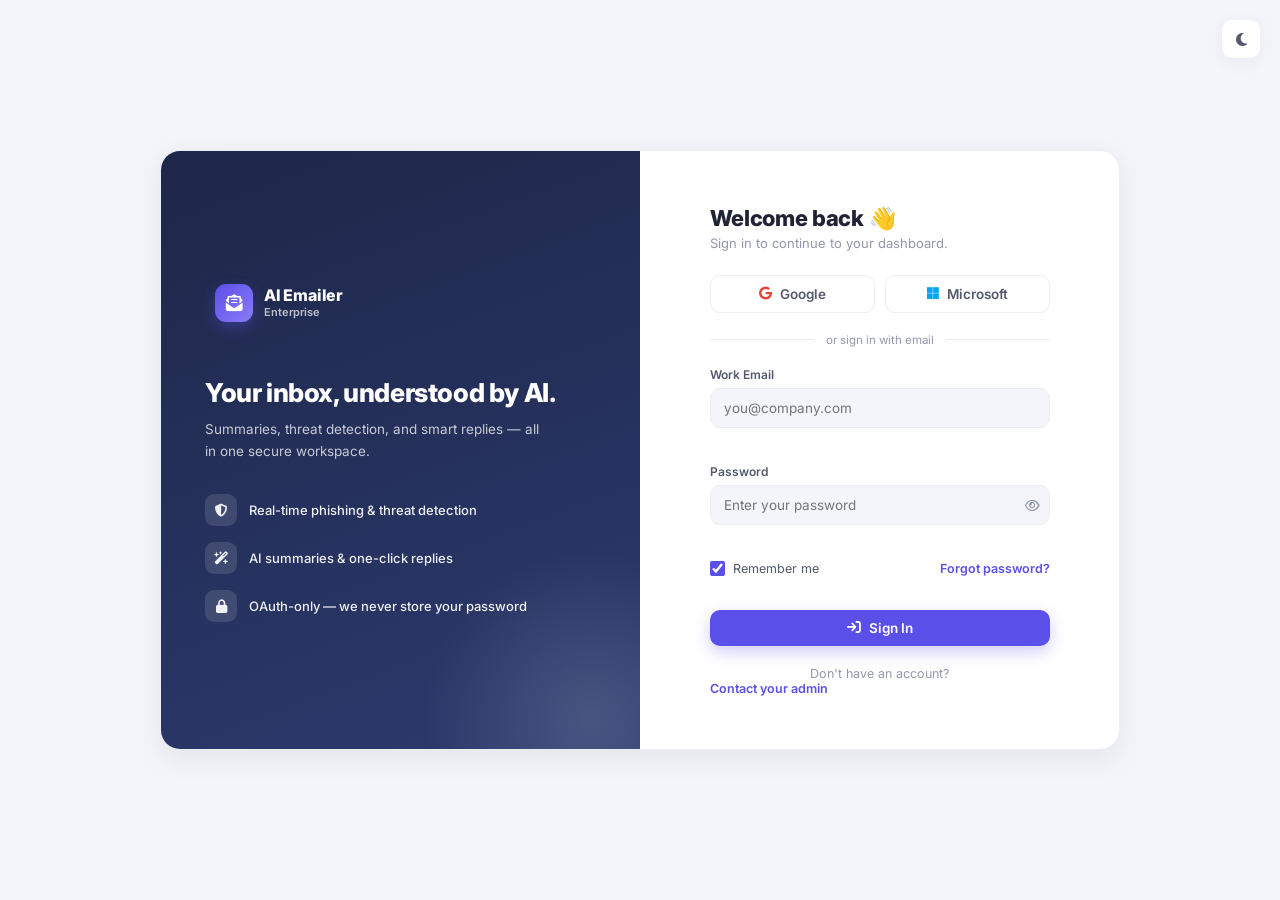
==== app/login.html @ 507046a5 "Login page added" ====
<!DOCTYPE html>
<html lang="en">
<head>
<meta charset="UTF-8">
<meta name="viewport" content="width=device-width, initial-scale=1.0">
<title>Sign In | AI Emailer</title>

<!-- Favicon -->
<link rel="icon" type="image/svg+xml" href="icon/favicon.png">
<link rel="icon" type="image/png" sizes="32x32" href="icon/favicon-32.png">
<link rel="icon" type="image/png" sizes="16x16" href="icon/favicon-16.png">
<link rel="shortcut icon" href="icon/favicon.ico">
<link rel="apple-touch-icon" sizes="180x180" href="icon/apple-touch-icon.png">

<script>
  (function () {
    var saved = localStorage.getItem("ai-emailer-theme");
    var theme = saved || (window.matchMedia && window.matchMedia("(prefers-color-scheme: dark)").matches ? "dark" : "light");
    document.documentElement.setAttribute("data-theme", theme);
  })();
</script>

<link rel="preconnect" href="https://fonts.googleapis.com">
<link href="https://fonts.googleapis.com/css2?family=Inter:wght@400;500;600;700;800&display=swap" rel="stylesheet">
<link rel="stylesheet" href="https://cdnjs.cloudflare.com/ajax/libs/font-awesome/6.5.1/css/all.min.css">
<link rel="stylesheet" href="css/style.css">
<link rel="stylesheet" href="css/auth.css">
</head>
<body class="auth-body">

<button class="icon-btn auth-theme-toggle" id="themeToggle" title="Toggle theme"><i class="fa-solid fa-moon"></i></button>

<div class="auth-wrap">

  <!-- ===================== LEFT BRAND PANEL ===================== -->
  <div class="auth-side">
    <div class="brand">
      <div class="brand-icon"><i class="fa-solid fa-envelope-open-text"></i></div>
      <div class="brand-text">
        <span class="brand-name">AI Emailer</span>
        <span class="brand-tag">Enterprise</span>
      </div>
    </div>

    <h2 class="auth-side-title">Your inbox, understood by AI.</h2>
    <p class="auth-side-sub">Summaries, threat detection, and smart replies — all in one secure workspace.</p>

    <ul class="auth-feature-list">
      <li><i class="fa-solid fa-shield-halved"></i> Real-time phishing &amp; threat detection</li>
      <li><i class="fa-solid fa-wand-magic-sparkles"></i> AI summaries &amp; one-click replies</li>
      <li><i class="fa-solid fa-lock"></i> OAuth-only — we never store your password</li>
    </ul>

    <div class="auth-side-glow"></div>
  </div>

  <!-- ===================== RIGHT FORM PANEL ===================== -->
  <div class="auth-side auth-side-form">
    <div class="auth-card">
      <h1>Welcome back 👋</h1>
      <p class="auth-sub">Sign in to continue to your dashboard.</p>

      <div class="oauth-row">
        <button class="btn btn-outline oauth-btn" type="button"><i class="fa-brands fa-google" style="color:#EA4335"></i> Google</button>
        <button class="btn btn-outline oauth-btn" type="button"><i class="fa-brands fa-microsoft" style="color:#00A4EF"></i> Microsoft</button>
      </div>

      <div class="auth-divider"><span>or sign in with email</span></div>

      <form id="loginForm" novalidate>
        <label class="auth-label">
          Work Email
          <input type="email" id="email" placeholder="you@company.com" autocomplete="email" required>
          <span class="field-error" id="emailError"></span>
        </label>

        <label class="auth-label">
          Password
          <div class="password-field">
            <input type="password" id="password" placeholder="Enter your password" autocomplete="current-password" required>
            <button type="button" class="pw-toggle" id="pwToggle"><i class="fa-regular fa-eye"></i></button>
          </div>
          <span class="field-error" id="passwordError"></span>
        </label>

        <div class="auth-row">
          <label class="checkbox-row">
            <input type="checkbox" id="remember" checked>
            <span>Remember me</span>
          </label>
          <a href="#" class="link-btn">Forgot password?</a>
        </div>

        <button type="submit" class="btn btn-primary full" id="loginBtn">
          <i class="fa-solid fa-arrow-right-to-bracket"></i> Sign In
        </button>
      </form>

      <p class="auth-footer">Don't have an account? <a href="#" class="link-btn">Contact your admin</a></p>
    </div>
  </div>

</div>

<script src="https://code.jquery.com/jquery-3.7.1.min.js"></script>
<script src="js/theme.js"></script>
<script src="js/auth.js"></script>
</body>
</html>
---- app/css/style.css ----
/* ==========================================================================
   AI Emailer — Design Tokens
   ========================================================================== */
:root{
  --bg:#F4F5FA;
  --sidebar-bg:#FFFFFF;
  --card-bg:#FFFFFF;
  --border:#EDEEF4;

  --primary:#5B4FE9;
  --primary-dark:#4338CA;
  --primary-light:#EEEBFD;
  --active-pill:#1E2749;

  --text-dark:#1F2333;
  --text-mid:#54596E;
  --text-muted:#9297AC;

  --success:#1FAE5B;   --success-bg:#E6F8ED;
  --danger:#EF4444;    --danger-bg:#FDEBEB;
  --warning:#F5A524;   --warning-bg:#FEF3DD;
  --info:#3B82F6;      --info-bg:#E9F1FF;
  --purple:#8B5CF6;    --purple-bg:#F2EDFE;

  --radius:14px;
  --radius-sm:10px;
  --shadow:0 4px 20px rgba(31,35,51,0.05);
  --shadow-md:0 8px 28px rgba(31,35,51,0.08);
}

/* ==========================================================================
   Dark theme — toggled via [data-theme="dark"] on <html> (see js/theme.js)
   ========================================================================== */
[data-theme="dark"]{
  --bg:#0F1224;
  --sidebar-bg:#151934;
  --card-bg:#1A1E3A;
  --border:#2B2F52;

  --primary:#7C72F0;
  --primary-dark:#9A91F5;
  --primary-light:rgba(124,114,240,0.18);
  --active-pill:#5B4FE9;

  --text-dark:#F1F2FA;
  --text-mid:#B6BAD6;
  --text-muted:#7D82A8;

  --success:#34D178;   --success-bg:rgba(52,209,120,0.14);
  --danger:#F0605F;    --danger-bg:rgba(240,96,95,0.14);
  --warning:#F7B94F;   --warning-bg:rgba(247,185,79,0.14);
  --info:#5B9BFF;      --info-bg:rgba(91,155,255,0.14);
  --purple:#A78BFA;    --purple-bg:rgba(167,139,250,0.16);

  --shadow:0 4px 20px rgba(0,0,0,0.28);
  --shadow-md:0 8px 30px rgba(0,0,0,0.4);
}

*{box-sizing:border-box;margin:0;padding:0;}
html{transition:background-color .2s ease;}
body{
  font-family:'Inter',-apple-system,BlinkMacSystemFont,sans-serif;
  background:var(--bg);
  color:var(--text-dark);
  -webkit-font-smoothing:antialiased;
  transition:background-color .2s ease, color .2s ease;
}
body, .sidebar, .topbar, .card, .stat-card, .category-card, .attach-card,
.org-card, .smart-search-box, .query-chip, .dropzone, .btn-outline,
.mini-select, .tab, .reply-textarea, .form-grid input, .nav-item{
  transition:background-color .2s ease, color .2s ease, border-color .2s ease;
}
a{text-decoration:none;color:inherit;}
button{font-family:inherit;cursor:pointer;border:none;background:none;}
input,select,textarea{font-family:inherit;}
ul{list-style:none;}

/* ==========================================================================
   Layout
   ========================================================================== */
.app{display:flex;min-height:100vh;}

.sidebar{
  width:250px;flex-shrink:0;background:var(--sidebar-bg);
  border-right:1px solid var(--border);
  display:flex;flex-direction:column;
  padding:22px 16px;
  position:sticky;top:0;height:100vh;
}
.main{flex:1;min-width:0;display:flex;flex-direction:column;}

/* ==========================================================================
   Sidebar
   ========================================================================== */
.brand{display:flex;align-items:center;gap:11px;padding:6px 10px 26px;}
.brand-icon{
  width:38px;height:38px;border-radius:11px;
  background:linear-gradient(135deg,var(--primary),#8B7CF6);
  color:#fff;display:flex;align-items:center;justify-content:center;font-size:17px;
  box-shadow:0 6px 14px rgba(91,79,233,.35);
}
.brand-text{display:flex;flex-direction:column;line-height:1.2;}
.brand-name{font-weight:800;font-size:16px;letter-spacing:-.2px;}
.brand-tag{font-size:11px;color:var(--text-muted);font-weight:600;}

.nav{display:flex;flex-direction:column;gap:3px;flex:1;overflow-y:auto;}
.nav-item{
  display:flex;align-items:center;gap:12px;
  padding:10px 12px;border-radius:10px;
  font-size:13.5px;font-weight:500;color:var(--text-mid);
  transition:.15s ease;
}
.nav-item i{width:18px;text-align:center;font-size:14px;color:var(--text-muted);}
.nav-item:hover{background:#F5F4FF;color:var(--primary-dark);}
.nav-item:hover i{color:var(--primary);}
.nav-item.active{background:var(--active-pill);color:#fff;box-shadow:0 6px 16px rgba(30,39,73,.25);}
.nav-item.active i{color:#B9C0FF;}

.sidebar-footer{padding-top:12px;border-top:1px solid var(--border);margin-top:8px;}
.nav-item.logout{color:var(--danger);}
.nav-item.logout i{color:var(--danger);}

/* ==========================================================================
   Topbar
   ========================================================================== */
.topbar{
  height:70px;flex-shrink:0;background:var(--card-bg);border-bottom:1px solid var(--border);
  display:flex;align-items:center;justify-content:space-between;
  padding:0 28px;position:sticky;top:0;z-index:10;
}
.search-box{
  display:flex;align-items:center;gap:10px;background:var(--bg);
  border-radius:10px;padding:9px 14px;width:360px;max-width:40vw;
}
.search-box i{color:var(--text-muted);font-size:13px;}
.search-box input{border:none;background:none;outline:none;width:100%;font-size:13.5px;color:var(--text-dark);}

.topbar-right{display:flex;align-items:center;gap:14px;}
.icon-btn{
  position:relative;width:38px;height:38px;border-radius:10px;
  display:flex;align-items:center;justify-content:center;
  color:var(--text-mid);font-size:15px;background:var(--bg);
}
.icon-btn:hover{background:var(--primary-light);color:var(--primary-dark);}
.icon-btn .dot{position:absolute;top:8px;right:9px;width:7px;height:7px;border-radius:50%;background:var(--danger);border:1.5px solid #fff;}

.divider-v{width:1px;height:28px;background:var(--border);}

.user-chip{display:flex;align-items:center;gap:10px;cursor:pointer;padding:4px;border-radius:10px;}
.user-chip:hover{background:var(--bg);}
.avatar{
  width:36px;height:36px;border-radius:50%;
  background:linear-gradient(135deg,var(--primary),#8B7CF6);color:#fff;
  display:flex;align-items:center;justify-content:center;font-weight:700;font-size:13px;
}
.user-meta{display:flex;flex-direction:column;line-height:1.25;}
.user-name{font-size:13px;font-weight:700;}
.user-role{font-size:11px;color:var(--text-muted);}
.user-chip>i{font-size:10px;color:var(--text-muted);}

/* ==========================================================================
   Content / Pages
   ========================================================================== */
.content{padding:26px 28px 60px;max-width:1400px;width:100%;margin:0 auto;}
.page{display:none;animation:fadeIn .25s ease;}
.page.active{display:block;}
@keyframes fadeIn{from{opacity:0;transform:translateY(6px);}to{opacity:1;transform:translateY(0);}}

.page-head{display:flex;align-items:flex-start;justify-content:space-between;margin-bottom:22px;gap:16px;flex-wrap:wrap;}
.page-head h1{font-size:22px;font-weight:800;letter-spacing:-.3px;}
.page-head p{font-size:13.5px;color:var(--text-muted);margin-top:3px;}

/* ==========================================================================
   Buttons
   ========================================================================== */
.btn{display:inline-flex;align-items:center;gap:8px;padding:10px 18px;border-radius:10px;font-size:13.5px;font-weight:600;transition:.15s;white-space:nowrap;}
.btn-primary{background:var(--primary);color:#fff;box-shadow:0 6px 16px rgba(91,79,233,.28);}
.btn-primary:hover{background:var(--primary-dark);}
.btn-outline{background:var(--card-bg);color:var(--text-mid);border:1px solid var(--border);}
.btn-outline:hover{border-color:var(--primary);color:var(--primary-dark);}
.btn.small{padding:7px 12px;font-size:12px;}
.btn.full{width:100%;justify-content:center;margin-top:14px;}

/* ==========================================================================
   Cards
   ========================================================================== */
.card{background:var(--card-bg);border:1px solid var(--border);border-radius:var(--radius);box-shadow:var(--shadow);padding:20px;}
.card-head{display:flex;align-items:center;justify-content:space-between;margin-bottom:16px;gap:10px;}
.card-head h3{font-size:15px;font-weight:700;}
.link-btn{font-size:12.5px;font-weight:600;color:var(--primary);display:flex;align-items:center;gap:6px;}
.mini-select{border:1px solid var(--border);border-radius:8px;padding:6px 10px;font-size:12px;color:var(--text-mid);background:var(--card-bg);}

/* ==========================================================================
   Stat cards
   ========================================================================== */
.stat-grid{display:grid;grid-template-columns:repeat(4,1fr);gap:18px;margin-bottom:20px;}
.stat-grid-3{grid-template-columns:repeat(3,1fr);}
.stat-grid-6{grid-template-columns:repeat(6,1fr);}
.stat-card{background:var(--card-bg);border:1px solid var(--border);border-radius:var(--radius);box-shadow:var(--shadow);padding:18px;display:flex;align-items:center;gap:14px;}
.stat-icon{width:46px;height:46px;border-radius:12px;display:flex;align-items:center;justify-content:center;font-size:18px;flex-shrink:0;}
.stat-icon.blue{background:var(--info-bg);color:var(--info);}
.stat-icon.red{background:var(--danger-bg);color:var(--danger);}
.stat-icon.purple{background:var(--purple-bg);color:var(--purple);}
.stat-icon.green{background:var(--success-bg);color:var(--success);}
.stat-icon.amber{background:var(--warning-bg);color:var(--warning);}
.stat-info{display:flex;flex-direction:column;gap:2px;min-width:0;}
.stat-label{font-size:12px;color:var(--text-muted);font-weight:600;}
.stat-value{font-size:20px;font-weight:800;letter-spacing:-.3px;}
.stat-trend{font-size:11px;font-weight:700;display:flex;align-items:center;gap:4px;}
.stat-trend.up{color:var(--success);}
.stat-trend.down{color:var(--danger);}

/* ==========================================================================
   Charts
   ========================================================================== */
.chart-grid{display:grid;grid-template-columns:1.6fr 1fr;gap:18px;margin-bottom:20px;}
.chart-card canvas{max-height:260px;}
.legend-list{margin-top:14px;display:flex;flex-direction:column;gap:9px;}
.legend-list li{display:flex;align-items:center;justify-content:space-between;font-size:12.5px;color:var(--text-mid);}
.legend-list .dot{width:9px;height:9px;border-radius:50%;display:inline-block;margin-right:8px;}
.legend-list .lg-left{display:flex;align-items:center;}
.legend-list strong{color:var(--text-dark);}

/* ==========================================================================
   Tables
   ========================================================================== */
.table-card{overflow-x:auto;}
.data-table{width:100%;border-collapse:collapse;min-width:600px;}
.data-table th{text-align:left;font-size:11.5px;text-transform:uppercase;letter-spacing:.4px;color:var(--text-muted);padding:10px 12px;border-bottom:1px solid var(--border);}
.data-table td{padding:12px;font-size:13px;border-bottom:1px solid var(--border);color:var(--text-mid);vertical-align:middle;}
.data-table tr:last-child td{border-bottom:none;}
.sender-cell{display:flex;align-items:center;gap:10px;}
.sender-cell .mini-avatar{width:30px;height:30px;border-radius:50%;background:var(--primary-light);color:var(--primary-dark);display:flex;align-items:center;justify-content:center;font-size:11px;font-weight:700;flex-shrink:0;}
.sender-cell strong{color:var(--text-dark);font-size:13px;display:block;}
.sender-cell span{font-size:11.5px;color:var(--text-muted);}

.badge{display:inline-flex;align-items:center;gap:5px;padding:4px 10px;border-radius:20px;font-size:11px;font-weight:700;}
.badge-green{background:var(--success-bg);color:var(--success);}
.badge-red{background:var(--danger-bg);color:var(--danger);}
.badge-amber{background:var(--warning-bg);color:var(--warning);}
.badge-blue{background:var(--info-bg);color:var(--info);}
.badge-purple{background:var(--purple-bg);color:var(--purple);}
.badge-gray{background:#F1F2F7;color:var(--text-mid);}

/* ==========================================================================
   Inbox page
   ========================================================================== */
.inbox-layout{display:grid;grid-template-columns:1fr 1.1fr;gap:18px;align-items:flex-start;}
.tab-group{display:flex;gap:6px;background:var(--bg);padding:4px;border-radius:10px;}
.tab{padding:7px 14px;font-size:12.5px;font-weight:600;color:var(--text-mid);border-radius:8px;}
.tab.active{background:var(--card-bg);color:var(--primary-dark);box-shadow:var(--shadow);}
.inbox-item{display:flex;gap:12px;padding:13px 8px;border-bottom:1px solid var(--border);border-radius:10px;cursor:pointer;}
.inbox-item:hover{background:var(--bg);}
.inbox-item.selected{background:var(--primary-light);}
.inbox-item:last-child{border-bottom:none;}
.inbox-item .mini-avatar{width:36px;height:36px;border-radius:50%;background:var(--primary-light);color:var(--primary-dark);display:flex;align-items:center;justify-content:center;font-size:12px;font-weight:700;flex-shrink:0;}
.inbox-item-body{flex:1;min-width:0;}
.inbox-item-top{display:flex;justify-content:space-between;gap:8px;}
.inbox-item-top strong{font-size:13px;}
.inbox-item-top span{font-size:11px;color:var(--text-muted);flex-shrink:0;}
.inbox-item-subj{font-size:12.5px;font-weight:600;margin:2px 0;color:var(--text-dark);}
.inbox-item-preview{font-size:12px;color:var(--text-muted);white-space:nowrap;overflow:hidden;text-overflow:ellipsis;}
.inbox-item-tags{display:flex;gap:6px;margin-top:6px;}

.inbox-detail{min-height:400px;}
.empty-hint{display:flex;align-items:center;justify-content:center;gap:10px;height:360px;color:var(--text-muted);font-size:13px;}
.detail-subject{font-size:17px;font-weight:800;margin-bottom:4px;}
.detail-from{font-size:12.5px;color:var(--text-muted);margin-bottom:16px;}
.ai-summary-box{background:var(--primary-light);border-radius:12px;padding:16px;margin-bottom:16px;}
.ai-summary-box h4{font-size:12px;color:var(--primary-dark);text-transform:uppercase;letter-spacing:.4px;margin-bottom:8px;}
.ai-summary-box p{font-size:13px;color:var(--text-mid);line-height:1.6;}
.detail-meta-grid{display:grid;grid-template-columns:1fr 1fr;gap:12px;margin-bottom:16px;}
.detail-meta-item{background:var(--bg);border-radius:10px;padding:12px;}
.detail-meta-item span{font-size:11px;color:var(--text-muted);font-weight:600;text-transform:uppercase;}
.detail-meta-item strong{display:block;margin-top:4px;font-size:13.5px;}
.action-list{display:flex;flex-direction:column;gap:8px;}
.action-list li{display:flex;align-items:center;gap:8px;font-size:13px;color:var(--text-mid);}
.action-list i{color:var(--success);}

/* ==========================================================================
   Classification
   ========================================================================== */
.category-grid{display:grid;grid-template-columns:repeat(auto-fill,minmax(180px,1fr));gap:14px;margin-bottom:20px;}
.category-card{background:var(--card-bg);border:1px solid var(--border);border-radius:var(--radius-sm);box-shadow:var(--shadow);padding:16px;display:flex;flex-direction:column;gap:10px;}
.category-card .cat-icon{width:38px;height:38px;border-radius:10px;display:flex;align-items:center;justify-content:center;font-size:15px;}
.category-card strong{font-size:13.5px;}
.category-card span{font-size:11.5px;color:var(--text-muted);}

/* ==========================================================================
   AI Reply Generator
   ========================================================================== */
.reply-layout{display:grid;grid-template-columns:1fr 1fr;gap:18px;align-items:flex-start;}
.reply-original{background:var(--bg);border-radius:12px;padding:14px;margin-bottom:14px;}
.ro-subject{font-weight:700;font-size:13.5px;margin-bottom:4px;}
.ro-from{font-size:11.5px;color:var(--text-muted);margin-bottom:10px;}
.ro-body{font-size:13px;color:var(--text-mid);line-height:1.6;}
.tone-group{display:flex;flex-wrap:wrap;align-items:center;gap:8px;margin-bottom:6px;}
.tone-group>span{font-size:12.5px;color:var(--text-muted);margin-right:2px;}
.tone-chip{padding:6px 13px;border-radius:20px;font-size:12px;font-weight:600;background:var(--bg);color:var(--text-mid);border:1px solid transparent;}
.tone-chip.active{background:var(--primary-light);color:var(--primary-dark);border-color:var(--primary);}
.reply-textarea{width:100%;border:1px solid var(--border);border-radius:10px;padding:14px;font-size:13px;line-height:1.7;color:var(--text-dark);resize:vertical;background:var(--bg);}
.reply-actions{display:flex;gap:10px;margin-top:14px;}

/* ==========================================================================
   Attachments
   ========================================================================== */
.dropzone{border:2px dashed var(--border);border-radius:var(--radius);padding:36px;text-align:center;color:var(--text-muted);margin-bottom:22px;background:var(--card-bg);}
.dropzone i{font-size:26px;color:var(--primary);margin-bottom:10px;}
.dropzone p{font-size:13.5px;color:var(--text-mid);}
.dropzone p span{color:var(--primary);font-weight:700;text-decoration:underline;cursor:pointer;}
.dz-sub{display:block;font-size:11.5px;margin-top:6px;color:var(--text-muted);}
.attach-grid{display:grid;grid-template-columns:repeat(auto-fill,minmax(260px,1fr));gap:16px;}
.attach-card{background:var(--card-bg);border:1px solid var(--border);border-radius:var(--radius);box-shadow:var(--shadow);padding:16px;}
.attach-top{display:flex;align-items:center;gap:12px;margin-bottom:10px;}
.attach-icon{width:42px;height:42px;border-radius:10px;display:flex;align-items:center;justify-content:center;font-size:17px;flex-shrink:0;}
.attach-top strong{font-size:13px;display:block;}
.attach-top span{font-size:11px;color:var(--text-muted);}
.attach-summary{font-size:12.5px;color:var(--text-mid);line-height:1.6;background:var(--bg);padding:10px;border-radius:8px;}

/* ==========================================================================
   Smart Search
   ========================================================================== */
.smart-search-box{display:flex;align-items:center;gap:12px;background:var(--card-bg);border:1px solid var(--border);box-shadow:var(--shadow);border-radius:14px;padding:8px 8px 8px 18px;margin-bottom:16px;}
.smart-search-box i{color:var(--primary);font-size:16px;}
.smart-search-box input{flex:1;border:none;outline:none;font-size:14px;padding:10px 0;}
.chip-row{display:flex;flex-wrap:wrap;gap:10px;margin-bottom:24px;}
.query-chip{background:var(--card-bg);border:1px solid var(--border);padding:9px 15px;border-radius:20px;font-size:12.5px;color:var(--text-mid);}
.query-chip:hover{border-color:var(--primary);color:var(--primary-dark);}

/* ==========================================================================
   Organization
   ========================================================================== */
.org-grid{display:grid;grid-template-columns:repeat(auto-fill,minmax(200px,1fr));gap:16px;margin-bottom:20px;}
.org-card{background:var(--card-bg);border:1px solid var(--border);border-radius:var(--radius);box-shadow:var(--shadow);padding:18px;text-align:center;}
.org-card i{font-size:22px;color:var(--primary);margin-bottom:10px;}
.org-card strong{display:block;font-size:22px;font-weight:800;}
.org-card span{font-size:12px;color:var(--text-muted);}

/* ==========================================================================
   License
   ========================================================================== */
.license-grid{display:grid;grid-template-columns:320px 1fr;gap:18px;align-items:flex-start;}
.license-card{background:linear-gradient(135deg,var(--active-pill),#2C3A6E);color:#fff;border-radius:var(--radius);padding:22px;position:relative;box-shadow:var(--shadow-md);}
.license-card h3{margin-top:10px;font-size:18px;}
.license-key{font-family:monospace;font-size:12.5px;opacity:.8;margin:8px 0 16px;}
.license-meta{display:flex;justify-content:space-between;font-size:12.5px;margin-bottom:8px;opacity:.9;}
.progress-bar{height:6px;background:rgba(255,255,255,.2);border-radius:6px;margin-top:10px;overflow:hidden;}
.progress-fill{height:100%;background:#fff;border-radius:6px;}

/* ==========================================================================
   Settings
   ========================================================================== */
.settings-layout{display:grid;grid-template-columns:210px 1fr;gap:18px;align-items:flex-start;}
.tab-group.vertical{flex-direction:column;background:transparent;padding:0;gap:4px;}
.tab-group.vertical .tab{justify-content:flex-start;display:flex;align-items:center;gap:10px;padding:10px 12px;width:100%;text-align:left;background:var(--card-bg);border:1px solid var(--border);}
.tab-group.vertical .tab.active{background:var(--active-pill);color:#fff;border-color:var(--active-pill);}
.settings-tab{display:none;}
.settings-tab.active{display:block;}
.form-grid{display:grid;grid-template-columns:1fr 1fr;gap:14px;margin-bottom:16px;}
.form-grid label{display:flex;flex-direction:column;gap:6px;font-size:12px;color:var(--text-muted);font-weight:600;}
.form-grid input{padding:10px 12px;border:1px solid var(--border);border-radius:9px;font-size:13px;color:var(--text-dark);background:var(--card-bg);}
.form-grid input:disabled{background:var(--bg);color:var(--text-muted);}

.switch-row{display:flex;align-items:center;justify-content:space-between;padding:14px 0;border-bottom:1px solid var(--border);gap:16px;}
.switch-row:last-of-type{border-bottom:none;}
.switch-row strong{font-size:13.5px;}
.switch-row p{font-size:12px;color:var(--text-muted);margin-top:2px;}
.switch{position:relative;display:inline-block;width:42px;height:24px;flex-shrink:0;}
.switch input{opacity:0;width:0;height:0;}
.switch span{position:absolute;cursor:pointer;inset:0;background:var(--border);border-radius:24px;transition:.2s;}
.switch span:before{content:"";position:absolute;height:18px;width:18px;left:3px;bottom:3px;background:#fff;border-radius:50%;transition:.2s;}
.switch input:checked+span{background:var(--primary);}
.switch input:checked+span:before{transform:translateX(18px);}

.integration-row{display:flex;align-items:center;gap:14px;padding:14px 0;border-bottom:1px solid var(--border);}
.integration-row:last-child{border-bottom:none;}
.integration-row i{font-size:22px;width:26px;text-align:center;}
.integration-row div{flex:1;}
.integration-row strong{font-size:13.5px;display:block;}
.integration-row p{font-size:11.5px;color:var(--text-muted);}

/* ==========================================================================
   Responsive
   ========================================================================== */
@media (max-width: 1100px){
  .stat-grid{grid-template-columns:repeat(2,1fr);}
  .stat-grid-6{grid-template-columns:repeat(3,1fr);}
  .chart-grid,.reply-layout,.inbox-layout,.license-grid,.settings-layout{grid-template-columns:1fr;}
}
@media (max-width: 760px){
  .sidebar{position:fixed;left:-260px;z-index:50;transition:.2s;box-shadow:var(--shadow-md);}
  .sidebar.open{left:0;}
  .stat-grid,.stat-grid-3,.stat-grid-6{grid-template-columns:repeat(2,1fr);}
  .search-box{width:180px;}
}
---- app/css/auth.css ----
/* ==========================================================================
   Auth (Login) — reuses tokens from style.css, no new palette introduced
   ========================================================================== */

.auth-body{
  min-height:100vh;
  background:var(--bg);
  display:flex;
  align-items:center;
  justify-content:center;
}

.auth-theme-toggle{
  position:fixed;
  top:20px;
  right:20px;
  z-index:20;
  background:var(--card-bg);
  box-shadow:var(--shadow);
}

.auth-wrap{
  width:100%;
  max-width:960px;
  min-height:600px;
  margin:32px;
  display:grid;
  grid-template-columns:1fr 1fr;
  background:var(--card-bg);
  border:1px solid var(--border);
  border-radius:20px;
  box-shadow:var(--shadow-md);
  overflow:hidden;
}

.auth-side{
  padding:44px;
  display:flex;
  flex-direction:column;
}

/* -------- Left brand panel -------- */
.auth-side:first-child{
  background:linear-gradient(160deg,var(--active-pill) 0%, #2C3A6E 100%);
  color:#fff;
  position:relative;
  justify-content:center;
  overflow:hidden;
}
.auth-side:first-child .brand-name,
.auth-side:first-child .brand-tag{color:#fff;}
.auth-side:first-child .brand-tag{opacity:.7;}

.auth-side-title{
  font-size:26px;
  font-weight:800;
  letter-spacing:-.4px;
  margin:28px 0 10px;
  line-height:1.3;
  position:relative;
  z-index:1;
}
.auth-side-sub{
  font-size:13.5px;
  color:rgba(255,255,255,.75);
  line-height:1.6;
  max-width:340px;
  position:relative;
  z-index:1;
}
.auth-feature-list{
  margin-top:32px;
  display:flex;
  flex-direction:column;
  gap:16px;
  position:relative;
  z-index:1;
}
.auth-feature-list li{
  display:flex;
  align-items:center;
  gap:12px;
  font-size:13px;
  font-weight:500;
  color:rgba(255,255,255,.92);
}
.auth-feature-list i{
  width:32px;
  height:32px;
  border-radius:9px;
  background:rgba(255,255,255,.12);
  display:flex;
  align-items:center;
  justify-content:center;
  font-size:13px;
  flex-shrink:0;
}
.auth-side-glow{
  position:absolute;
  width:340px;height:340px;
  border-radius:50%;
  background:radial-gradient(circle,rgba(255,255,255,.14),transparent 70%);
  right:-120px;
  bottom:-140px;
}

/* -------- Right form panel -------- */
.auth-side-form{justify-content:center;}
.auth-card{width:100%;max-width:340px;margin:0 auto;}
.auth-card h1{font-size:22px;font-weight:800;letter-spacing:-.3px;}
.auth-sub{font-size:13px;color:var(--text-muted);margin-top:4px;margin-bottom:24px;}

.oauth-row{display:flex;gap:10px;margin-bottom:20px;}
.oauth-btn{flex:1;justify-content:center;}

.auth-divider{
  display:flex;
  align-items:center;
  gap:12px;
  margin-bottom:20px;
  font-size:11.5px;
  color:var(--text-muted);
}
.auth-divider:before,
.auth-divider:after{
  content:"";
  flex:1;
  height:1px;
  background:var(--border);
}

.auth-label{
  display:flex;
  flex-direction:column;
  gap:6px;
  font-size:12px;
  font-weight:600;
  color:var(--text-mid);
  margin-bottom:16px;
}
.auth-label input{
  padding:11px 13px;
  border:1px solid var(--border);
  border-radius:10px;
  font-size:13.5px;
  font-weight:400;
  color:var(--text-dark);
  background:var(--bg);
  outline:none;
  transition:border-color .15s;
}
.auth-label input:focus{border-color:var(--primary);}
.field-error{color:var(--danger);font-size:11.5px;font-weight:500;min-height:14px;}

.password-field{position:relative;display:flex;}
.password-field input{width:100%;padding-right:40px;}
.pw-toggle{
  position:absolute;
  right:10px;top:50%;transform:translateY(-50%);
  color:var(--text-muted);
  font-size:13px;
}
.pw-toggle:hover{color:var(--primary);}

.auth-row{
  display:flex;
  align-items:center;
  justify-content:space-between;
  margin-bottom:20px;
}
.checkbox-row{
  display:flex;
  align-items:center;
  gap:8px;
  font-size:12.5px;
  color:var(--text-mid);
  cursor:pointer;
}
.checkbox-row input{accent-color:var(--primary);width:15px;height:15px;}

.auth-footer{
  text-align:center;
  font-size:12.5px;
  color:var(--text-muted);
  margin-top:20px;
}

.shake{animation:shake .3s;}
@keyframes shake{
  0%,100%{transform:translateX(0);}
  25%{transform:translateX(-6px);}
  75%{transform:translateX(6px);}
}

@media (max-width:760px){
  .auth-wrap{grid-template-columns:1fr;max-width:420px;}
  .auth-side:first-child{display:none;}
  .auth-side{padding:36px 28px;}
}
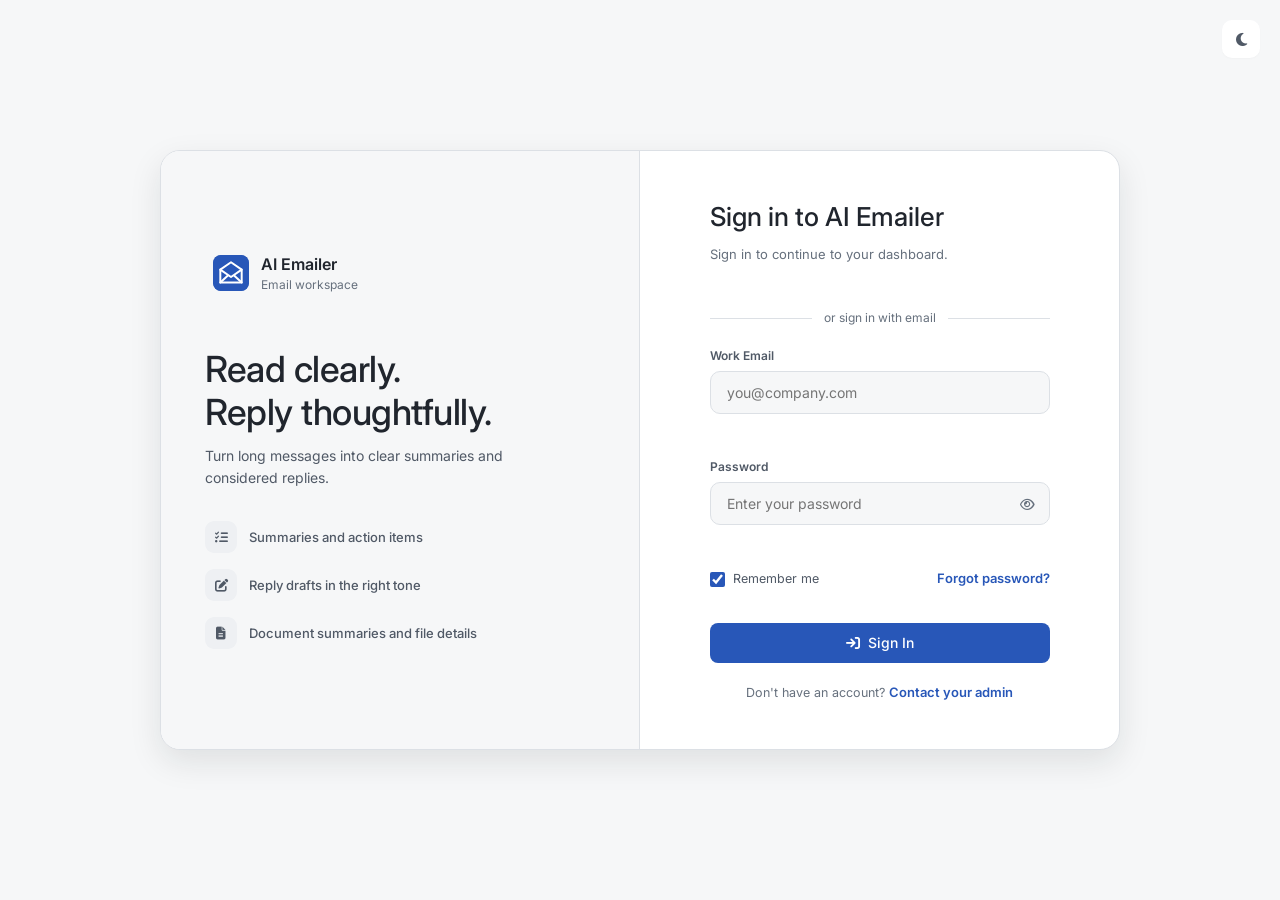
==== commit 62a9a7ab: "Overall changes related to the project Changes in RBAC, Separated every pages, Inbox feature's etc." ====
--- a/app/login.html
+++ b/app/login.html
@@ -1,17 +1,11 @@
 <!DOCTYPE html>
-<html lang="en">
+<html lang="en" class="access-loading">
 <head>
 <meta charset="UTF-8">
 <meta name="viewport" content="width=device-width, initial-scale=1.0">
 <title>Sign In | AI Emailer</title>
 
 <!-- Favicon -->
-<link rel="icon" type="image/svg+xml" href="icon/favicon.png">
-<link rel="icon" type="image/png" sizes="32x32" href="icon/favicon-32.png">
-<link rel="icon" type="image/png" sizes="16x16" href="icon/favicon-16.png">
-<link rel="shortcut icon" href="icon/favicon.ico">
-<link rel="apple-touch-icon" sizes="180x180" href="icon/apple-touch-icon.png">
-
 <script>
   (function () {
     var saved = localStorage.getItem("ai-emailer-theme");
@@ -23,46 +17,52 @@
 <link rel="preconnect" href="https://fonts.googleapis.com">
 <link href="https://fonts.googleapis.com/css2?family=Inter:wght@400;500;600;700;800&display=swap" rel="stylesheet">
 <link rel="stylesheet" href="https://cdnjs.cloudflare.com/ajax/libs/font-awesome/6.5.1/css/all.min.css">
-<link rel="stylesheet" href="css/style.css">
+<link rel="stylesheet" href="css/shared.css">
+<link rel="stylesheet" href="css/shared-overrides.css">
 <link rel="stylesheet" href="css/auth.css">
+<link rel="icon" type="image/svg+xml" href="icon/favicon.svg?v=2">
+<link rel="icon" type="image/png" sizes="32x32" href="icon/favicon-32.png?v=2">
+<link rel="icon" type="image/png" sizes="16x16" href="icon/favicon-16.png?v=2">
+<link rel="shortcut icon" href="icon/favicon.ico?v=2">
+<link rel="apple-touch-icon" sizes="180x180" href="icon/apple-touch-icon.png?v=2">
 </head>
 <body class="auth-body">
 
-<button class="icon-btn auth-theme-toggle" id="themeToggle" title="Toggle theme"><i class="fa-solid fa-moon"></i></button>
+<button class="icon-btn auth-theme-toggle" id="themeToggle" title="Toggle theme" aria-label="Toggle theme"><i class="fa-solid fa-moon"></i></button>
 
 <div class="auth-wrap">
 
   <!-- ===================== LEFT BRAND PANEL ===================== -->
   <div class="auth-side">
     <div class="brand">
-      <div class="brand-icon"><i class="fa-solid fa-envelope-open-text"></i></div>
+      <div class="brand-icon"><img src="icon/logo.svg" alt="" width="36" height="36"></div>
       <div class="brand-text">
         <span class="brand-name">AI Emailer</span>
-        <span class="brand-tag">Enterprise</span>
+        <span class="brand-tag">Email workspace</span>
       </div>
     </div>
 
-    <h2 class="auth-side-title">Your inbox, understood by AI.</h2>
-    <p class="auth-side-sub">Summaries, threat detection, and smart replies — all in one secure workspace.</p>
+    <h2 class="auth-side-title">Read clearly.<br>Reply thoughtfully.</h2>
+    <p class="auth-side-sub">Turn long messages into clear summaries and considered replies.</p>
 
     <ul class="auth-feature-list">
-      <li><i class="fa-solid fa-shield-halved"></i> Real-time phishing &amp; threat detection</li>
-      <li><i class="fa-solid fa-wand-magic-sparkles"></i> AI summaries &amp; one-click replies</li>
-      <li><i class="fa-solid fa-lock"></i> OAuth-only — we never store your password</li>
+      <li><i class="fa-solid fa-list-check"></i> Summaries and action items</li>
+      <li><i class="fa-solid fa-pen-to-square"></i> Reply drafts in the right tone</li>
+      <li><i class="fa-solid fa-file-lines"></i> Document summaries and file details</li>
     </ul>
 
-    <div class="auth-side-glow"></div>
+
   </div>
 
   <!-- ===================== RIGHT FORM PANEL ===================== -->
   <div class="auth-side auth-side-form">
     <div class="auth-card">
-      <h1>Welcome back 👋</h1>
+      <h1>Sign in to AI Emailer</h1>
       <p class="auth-sub">Sign in to continue to your dashboard.</p>
 
       <div class="oauth-row">
-        <button class="btn btn-outline oauth-btn" type="button"><i class="fa-brands fa-google" style="color:#EA4335"></i> Google</button>
-        <button class="btn btn-outline oauth-btn" type="button"><i class="fa-brands fa-microsoft" style="color:#00A4EF"></i> Microsoft</button>
+        <button class="btn btn-outline oauth-btn" type="button" id="loginGoogle"><i class="fa-brands fa-google" style="color:#EA4335"></i> Google</button>
+        <button class="btn btn-outline oauth-btn" type="button" id="loginMicrosoft"><i class="fa-brands fa-microsoft" style="color:#00A4EF"></i> Microsoft</button>
       </div>
 
       <div class="auth-divider"><span>or sign in with email</span></div>
@@ -70,17 +70,17 @@
       <form id="loginForm" novalidate>
         <label class="auth-label">
           Work Email
-          <input type="email" id="email" placeholder="you@company.com" autocomplete="email" required>
-          <span class="field-error" id="emailError"></span>
+          <input type="email" id="email" aria-describedby="emailError" placeholder="you@company.com" autocomplete="email" required>
+          <span class="field-error" id="emailError" role="alert"></span>
         </label>
 
         <label class="auth-label">
           Password
           <div class="password-field">
-            <input type="password" id="password" placeholder="Enter your password" autocomplete="current-password" required>
-            <button type="button" class="pw-toggle" id="pwToggle"><i class="fa-regular fa-eye"></i></button>
+            <input type="password" id="password" aria-describedby="passwordError" placeholder="Enter your password" autocomplete="current-password" required>
+            <button type="button" class="pw-toggle" id="pwToggle" aria-label="Show password" aria-pressed="false"><i class="fa-regular fa-eye"></i></button>
           </div>
-          <span class="field-error" id="passwordError"></span>
+          <span class="field-error" id="passwordError" role="alert"></span>
         </label>
 
         <div class="auth-row">
@@ -103,7 +103,9 @@
 </div>
 
 <script src="https://code.jquery.com/jquery-3.7.1.min.js"></script>
-<script src="js/theme.js"></script>
+<script src="js/shared.js"></script>
+<script src="js/permissions.js"></script>
+<script src="js/api.js"></script>
 <script src="js/auth.js"></script>
 </body>
 </html>
--- a/app/css/shared.css
+++ b/app/css/shared.css
@@ -0,0 +1,318 @@
+/* Shared UI palette: quiet surfaces, a single correspondence accent. */
+:root{
+  color-scheme:light;
+  --bg:#f6f7f8;
+  --sidebar-bg:#fcfcfd;
+  --card-bg:#ffffff;
+  --raised:#eef0f3;
+  --border:#dce0e5;
+  --primary:#2857b8;
+  --primary-hover:#204996;
+  --primary-dark:#244fa8;
+  --primary-light:#edf2fc;
+  --active-pill:var(--primary-light);
+  --text-dark:#20252d;
+  --text-mid:#505966;
+  --text-muted:#66707d;
+  --text:var(--text-dark);
+  --text-secondary:var(--text-mid);
+  --success:#217148; --success-bg:#eaf4ed;
+  --danger:#b53338; --danger-bg:#fceef0;
+  --warning:#805414; --warning-bg:#fbf2df;
+  --info:var(--primary-dark); --info-bg:var(--primary-light);
+  --purple:var(--text-mid); --purple-bg:var(--raised);
+  --chart-2:#66788e; --chart-3:#8898aa; --chart-4:#aeb9c6; --chart-5:#d1d8e0;
+  --radius:12px;
+  --radius-sm:8px;
+  --shadow:0 1px 2px rgba(20,25,32,.025);
+  --shadow-md:0 12px 32px rgba(20,25,32,.10);
+}
+[data-theme="dark"]{
+  color-scheme:dark;
+  --bg:#151719;
+  --sidebar-bg:#191b1e;
+  --card-bg:#1d2024;
+  --raised:#292d33;
+  --border:#373c44;
+  --primary:#315fb9;
+  --primary-hover:#3b6bca;
+  --primary-dark:#a8c5ff;
+  --primary-light:#24334d;
+  --text-dark:#edf0f3;
+  --text-mid:#bec5ce;
+  --text-muted:#9ca6b3;
+  --success:#86d3a5; --success-bg:#22372c;
+  --danger:#ff9ca3; --danger-bg:#3e282d;
+  --warning:#eac17c; --warning-bg:#3b3224;
+  --chart-2:#a2b0c2; --chart-3:#8192a7; --chart-4:#65758a; --chart-5:#4e5a6b;
+  --shadow:none;
+  --shadow-md:0 16px 40px rgba(0,0,0,.32);
+}
+
+*{box-sizing:border-box;margin:0;padding:0;}
+html{transition:background-color .2s ease;}
+body{
+  font-family:'Inter',-apple-system,BlinkMacSystemFont,sans-serif;
+  background:var(--bg);
+  color:var(--text-dark);
+  -webkit-font-smoothing:antialiased;
+  transition:background-color .2s ease, color .2s ease;
+}
+body, .sidebar, .topbar, .card, .stat-card, .category-card, .attach-card,
+.org-card, .smart-search-box, .query-chip, .dropzone, .btn-outline,
+.mini-select, .tab, .reply-textarea, .form-grid input, .nav-item{
+  transition:background-color .2s ease, color .2s ease, border-color .2s ease;
+}
+a{text-decoration:none;color:inherit;}
+button{font-family:inherit;cursor:pointer;border:none;background:none;}
+input,select,textarea{font-family:inherit;}
+ul{list-style:none;}
+
+/* ==========================================================================
+   Layout
+   ========================================================================== */
+.app{display:flex;min-height:100vh;}
+
+.sidebar{
+  width:256px;flex-shrink:0;background:var(--sidebar-bg);
+  border-right:1px solid var(--border);
+  display:flex;flex-direction:column;
+  padding:24px 16px;
+  position:sticky;top:0;height:100vh;
+}
+.main{flex:1;min-width:0;display:flex;flex-direction:column;}
+
+/* ==========================================================================
+   Sidebar
+   ========================================================================== */
+.brand{display:flex;align-items:center;gap:12px;padding:4px 8px 28px;}
+.brand-icon{
+  width:36px;height:36px;border-radius:8px;
+  background:var(--primary);
+  color:#fff;display:flex;align-items:center;justify-content:center;font-size:17px;
+  box-shadow:none;
+}
+.brand-text{display:flex;flex-direction:column;line-height:1.2;}
+.brand-name{font-weight:500;font-size:16px;letter-spacing:-.2px;}
+.brand-tag{font-size:11px;color:var(--text-muted);font-weight:600;}
+
+.nav{display:flex;flex-direction:column;gap:3px;flex:1;overflow-y:auto;}
+.nav-item{
+  display:flex;align-items:center;gap:12px;
+  padding:10px 12px;border-radius:10px;
+  font-size:14px;font-weight:500;color:var(--text-mid);
+  transition:background-color .15s ease,color .15s ease;
+}
+.nav-item i{width:18px;text-align:center;font-size:14px;color:var(--text-muted);}
+.nav-item:hover{background:var(--raised);color:var(--text-dark);}
+.nav-item:hover i{color:var(--primary);}
+.nav-item.active{background:var(--primary-light);color:var(--primary-dark);box-shadow:inset 3px 0 var(--primary);}
+.nav-item.active i{color:inherit;}
+
+.sidebar-footer{padding-top:12px;border-top:1px solid var(--border);margin-top:8px;}
+.nav-item.logout{color:var(--danger);}
+.nav-item.logout i{color:var(--danger);}
+
+/* ==========================================================================
+   Topbar
+   ========================================================================== */
+.topbar{
+  height:64px;flex-shrink:0;background:var(--card-bg);border-bottom:1px solid var(--border);
+  display:flex;align-items:center;justify-content:space-between;
+  padding:0 32px;position:sticky;top:0;z-index:10;
+}
+.search-box{
+  display:flex;align-items:center;gap:10px;background:var(--bg);
+  border-radius:10px;padding:9px 14px;width:360px;max-width:40vw;
+}
+.search-box i{color:var(--text-muted);font-size:13px;}
+.search-box input{border:none;background:none;outline:none;width:100%;font-size:14px;color:var(--text-dark);}
+
+.topbar-right{display:flex;align-items:center;gap:14px;}
+.icon-btn{
+  position:relative;width:38px;height:38px;border-radius:10px;
+  display:flex;align-items:center;justify-content:center;
+  color:var(--text-mid);font-size:15px;background:var(--bg);
+}
+.icon-btn:hover{background:var(--primary-light);color:var(--primary-dark);}
+.icon-btn .dot{position:absolute;top:8px;right:9px;width:7px;height:7px;border-radius:50%;background:var(--danger);border:1.5px solid #fff;}
+
+.divider-v{width:1px;height:28px;background:var(--border);}
+
+.user-chip{display:flex;align-items:center;gap:10px;cursor:pointer;padding:4px;border-radius:10px;}
+.user-chip:hover{background:var(--bg);}
+.avatar{
+  width:36px;height:36px;border-radius:50%;
+  background:var(--primary);color:#fff;
+  display:flex;align-items:center;justify-content:center;font-weight:600;font-size:13px;
+}
+.user-meta{display:flex;flex-direction:column;line-height:1.25;}
+.user-name{font-size:13px;font-weight:600;}
+.user-role{font-size:11px;color:var(--text-muted);}
+.user-chip>i{font-size:10px;color:var(--text-muted);}
+
+/* ==========================================================================
+   Content / Pages
+   ========================================================================== */
+.content{padding:32px 32px 64px;max-width:1600px;width:100%;margin:0 auto;}
+.page{display:none;animation:fadeIn .25s ease;}
+.page.active{display:block;}
+@keyframes fadeIn{from{opacity:0;transform:translateY(6px);}to{opacity:1;transform:translateY(0);}}
+
+.page-head{display:flex;align-items:flex-start;justify-content:space-between;margin-bottom:24px;gap:16px;flex-wrap:wrap;}
+.page-head h1{font-size:30px;font-weight:500;letter-spacing:-.3px;}
+.page-head p{font-size:14px;color:var(--text-muted);margin-top:3px;}
+
+/* ==========================================================================
+   Buttons
+   ========================================================================== */
+.btn{display:inline-flex;align-items:center;gap:8px;padding:10px 18px;border-radius:10px;font-size:14px;font-weight:600;transition:background-color .15s ease,color .15s ease,border-color .15s ease;white-space:nowrap;}
+.btn-primary{background:var(--primary);color:#fff;box-shadow:none;}
+.btn-primary:hover{background:var(--primary-hover);}
+.btn-outline{background:var(--card-bg);color:var(--text-mid);border:1px solid var(--border);}
+.btn-outline:hover{border-color:var(--primary);color:var(--primary-dark);}
+.btn.small{padding:7px 12px;font-size:12px;}
+.btn.full{width:100%;justify-content:center;margin-top:14px;}
+
+/* ==========================================================================
+   Cards
+   ========================================================================== */
+.card{background:var(--card-bg);border:1px solid var(--border);border-radius:var(--radius);box-shadow:var(--shadow);padding:20px;}
+.card-head{display:flex;align-items:center;justify-content:space-between;margin-bottom:16px;gap:10px;}
+.card-head h3{font-size:15px;font-weight:600;}
+.link-btn{font-size:13px;font-weight:600;color:var(--primary);display:flex;align-items:center;gap:6px;}
+.mini-select{border:1px solid var(--border);border-radius:8px;padding:6px 10px;font-size:12px;color:var(--text-mid);background:var(--card-bg);}
+
+/* ==========================================================================
+   Stat cards
+   ========================================================================== */
+.stat-grid{display:grid;grid-template-columns:repeat(4,1fr);gap:20px;margin-bottom:20px;}
+.stat-grid-3{grid-template-columns:repeat(3,1fr);}
+.stat-grid-6{grid-template-columns:repeat(6,1fr);}
+.stat-card{background:var(--card-bg);border:1px solid var(--border);border-radius:var(--radius);box-shadow:var(--shadow);padding:20px;display:flex;align-items:center;gap:14px;}
+.stat-icon{width:46px;height:46px;border-radius:12px;display:flex;align-items:center;justify-content:center;font-size:18px;flex-shrink:0;}
+.stat-icon.blue{background:var(--info-bg);color:var(--info);}
+.stat-icon.red{background:var(--danger-bg);color:var(--danger);}
+.stat-icon.purple{background:var(--purple-bg);color:var(--purple);}
+.stat-icon.green{background:var(--success-bg);color:var(--success);}
+.stat-icon.amber{background:var(--warning-bg);color:var(--warning);}
+.stat-info{display:flex;flex-direction:column;gap:2px;min-width:0;}
+.stat-label{font-size:12px;color:var(--text-muted);font-weight:600;}
+.stat-value{font-size:30px;font-weight:500;letter-spacing:-.3px;}
+.stat-trend{font-size:12px;font-weight:600;display:flex;align-items:center;gap:4px;}
+.stat-trend.up{color:var(--success);}
+.stat-trend.down{color:var(--danger);}
+
+/* ==========================================================================
+   Tables
+   ========================================================================== */
+.table-card{overflow-x:auto;}
+.data-table{width:100%;border-collapse:collapse;min-width:600px;}
+.data-table th{text-align:left;font-size:12px;text-transform:none;letter-spacing:normal;color:var(--text-muted);padding:10px 12px;border-bottom:1px solid var(--border);}
+.data-table td{padding:12px;font-size:13px;border-bottom:1px solid var(--border);color:var(--text-mid);vertical-align:middle;}
+.data-table tr:last-child td{border-bottom:none;}
+.sender-cell{display:flex;align-items:center;gap:10px;}
+.sender-cell .mini-avatar{width:30px;height:30px;border-radius:50%;background:var(--primary-light);color:var(--primary-dark);display:flex;align-items:center;justify-content:center;font-size:11px;font-weight:600;flex-shrink:0;}
+.sender-cell strong{color:var(--text-dark);font-size:13px;display:block;}
+.sender-cell span{font-size:12px;color:var(--text-muted);}
+
+.badge{display:inline-flex;align-items:center;gap:5px;padding:4px 10px;border-radius:6px;font-size:12px;font-weight:500;}
+.badge-green{background:var(--success-bg);color:var(--success);}
+.badge-red{background:var(--danger-bg);color:var(--danger);}
+.badge-amber{background:var(--warning-bg);color:var(--warning);}
+.badge-blue{background:var(--info-bg);color:var(--info);}
+.badge-purple{background:var(--purple-bg);color:var(--purple);}
+.badge-gray{background:var(--raised);color:var(--text-mid);}
+
+
+/* Attachment analysis modal */
+body.modal-open{overflow:hidden;}
+.attachment-modal{position:fixed;inset:0;z-index:100;display:none;align-items:center;justify-content:center;padding:24px;}
+.attachment-modal.is-open{display:flex;}
+.attachment-modal__backdrop{position:absolute;inset:0;background:rgba(10,14,20,.58);}
+.attachment-modal__dialog{position:relative;width:min(1120px,100%);max-height:calc(100vh - 48px);overflow:auto;padding:36px;background:var(--card-bg);border:1px solid var(--border);border-radius:16px;box-shadow:var(--shadow-md);color:var(--text-dark);}
+.attachment-modal__close{position:absolute;right:26px;top:24px;color:var(--text-mid);font-size:22px;padding:6px;}
+.attachment-modal__close:hover{color:var(--text-dark);}
+.attachment-modal__header{display:flex;align-items:center;gap:16px;padding-right:46px;}
+.attachment-modal__file-icon{width:62px;height:62px;border-radius:14px;display:grid;place-items:center;font-size:24px;flex-shrink:0;}
+.attachment-modal__header h2{font-size:22px;line-height:1.25;overflow-wrap:anywhere;}
+.attachment-modal__header p{margin-top:5px;color:var(--text-muted);font-size:15px;}.attachment-modal__header p span{padding:0 7px;}
+.attachment-modal__actions{display:flex;justify-content:flex-end;gap:12px;margin:8px 14px 20px 0;}
+.attachment-modal__action{display:inline-flex;align-items:center;gap:10px;border:1px solid var(--border);border-radius:10px;padding:12px 18px;color:var(--text-dark);background:var(--bg);font-weight:600;}
+.attachment-modal__action:hover:not(:disabled){background:var(--raised);border-color:var(--primary);}.attachment-modal__action:disabled{opacity:.45;cursor:not-allowed;}
+.attachment-modal__body{display:grid;grid-template-columns:1.15fr .95fr;gap:26px;}
+.attachment-modal__summary,.attachment-modal__info{padding:28px;background:var(--bg);border:1px solid var(--border);}
+.attachment-modal h3{font-size:17px;margin:0 0 18px;}.attachment-modal h3 i{color:var(--text-muted);margin-right:10px;}
+.attachment-modal__summary-copy{border:1px solid var(--border);border-radius:13px;padding:22px;color:var(--text-mid);line-height:1.65;font-size:15px;}
+.attachment-modal__summary-copy h4{color:var(--text-dark);font-size:15px;margin:24px 0 9px;}.attachment-modal__topics{list-style:disc;padding-left:23px;display:grid;gap:5px;}.attachment-modal__topics li::marker{color:var(--text-muted);}.attachment-modal__empty{color:var(--text-muted);}
+.attachment-modal__info dl{margin:0;display:grid;gap:20px;}.attachment-modal__info dl>div{display:grid;gap:4px;}.attachment-modal__info dt{color:var(--text-muted);font-size:14px;}.attachment-modal__info dt i{width:28px;color:var(--text-muted);}.attachment-modal__info dd{margin:0 0 0 28px;color:var(--text-dark);font-size:15px;overflow-wrap:anywhere;}
+.attachment-modal__description{border-top:1px solid var(--border);margin-top:28px;padding-top:24px;}.attachment-modal__description h4{margin:0 0 12px;color:var(--text-dark);font-size:15px;}.attachment-modal__description h4 i{color:var(--text-muted);margin-right:9px;}.attachment-modal__description p{margin:0;padding:16px;border-radius:12px;background:var(--raised);color:var(--text-mid);line-height:1.55;}
+
+
+.status-field {
+    display: flex;
+    flex-direction: column;
+    gap: 8px;
+}
+
+.status-label {
+    font-size: 13px;
+    font-weight: 600;
+    color: var(--text);
+}
+
+.status-options {
+    display: flex;
+    align-items: center;
+    gap: 22px;
+}
+
+.status-option {
+    display: inline-flex;
+    align-items: center;
+    gap: 7px;
+    cursor: pointer;
+    font-size: 13px;
+    color: var(--text);
+    margin: 0;
+}
+
+.status-option input[type="radio"] {
+    width: 15px;
+    height: 15px;
+    margin: 0;
+    cursor: pointer;
+    accent-color: var(--primary);
+}
+.profile-status-field {
+  display: flex;
+  flex-direction: column;
+  gap: 8px;
+}
+
+.profile-status-field .status-label {
+  font-size: 13px;
+  font-weight: 600;
+  color: var(--text-muted, #7a7f8c);
+}
+
+.profile-status-field .badge {
+  width: fit-content;
+}
+
+/* Shared tabs and identity components */
+.tab-group{display:flex;gap:6px;background:var(--bg);padding:4px;border-radius:10px;}
+.tab{padding:7px 14px;font-size:13px;font-weight:600;color:var(--text-mid);border-radius:8px;}
+.tab.active{background:var(--card-bg);color:var(--primary-dark);box-shadow:var(--shadow);}
+
+.mini-avatar{width:44px;height:44px;border-radius:50%;border:1px solid var(--border);background:var(--raised);color:var(--text-dark);display:flex;align-items:center;justify-content:center;flex-shrink:0;font-weight:600;font-size:14px;overflow:hidden;}
+.mini-avatar-name{margin-top:4px;font-size:12px;font-weight:500;text-align:center;color:var(--text-mid);max-width:72px;white-space:nowrap;overflow:hidden;text-overflow:ellipsis;}
+.brand-icon img{display:block;width:100%;height:100%;border-radius:inherit;}
+
+/* Permission checks finish before page content or navigation becomes visible. */
+.access-loading #content, .access-loading .nav { visibility: hidden; }
+.permission-hidden { display: none !important; }
+.permission-denied-control { pointer-events: none !important; opacity: .45; }
+button.permission-denied-control, input.permission-denied-control { visibility: hidden; }
+
+.permission-denied-control.permission-readonly-row { visibility: visible; opacity: 1; }
--- a/app/css/shared-overrides.css
+++ b/app/css/shared-overrides.css
@@ -0,0 +1,326 @@
+/* ==========================================================================
+   Responsive
+   ========================================================================== */
+@media (max-width: 1100px){
+  .stat-grid{grid-template-columns:repeat(2,1fr);}
+  .stat-grid-6{grid-template-columns:repeat(3,1fr);}
+  .chart-grid,.reply-layout,.inbox-layout,.license-grid,.settings-layout{grid-template-columns:1fr;}
+}
+@media (max-width: 760px){
+  .sidebar{position:fixed;left:0;transform:translateX(-100%);visibility:hidden;z-index:50;transition:transform .18s ease,visibility .18s ease;box-shadow:var(--shadow-md);}
+  .sidebar.open{transform:translateX(0);visibility:visible;}
+  .stat-grid,.stat-grid-3,.stat-grid-6{grid-template-columns:repeat(2,1fr);}
+  .search-box{width:180px;}
+  .attachment-modal{padding:12px;}
+  .attachment-modal__dialog{max-height:calc(100vh - 24px);padding:26px 18px;}
+  .attachment-modal__header h2{font-size:18px;}
+  .attachment-modal__file-icon{width:50px;height:50px;font-size:20px;}
+  .attachment-modal__actions{justify-content:flex-start;margin:22px 0 18px;}
+  .attachment-modal__action{padding:10px 13px;}
+  .attachment-modal__body{grid-template-columns:1fr;gap:14px;}
+  .attachment-modal__summary,.attachment-modal__info{padding:20px;}
+}
+
+.org-users-grid {
+    display: grid;
+    grid-template-columns: repeat(auto-fill, minmax(280px, 1fr));
+    gap: 14px;
+    padding: 4px 0;
+}
+
+.org-user-card {
+    display: flex;
+    align-items: center;
+    gap: 14px;
+    padding: 16px;
+    border: 1px solid var(--border);
+    border-radius: 12px;
+    background: var(--card-bg);
+    transition: border-color 0.2s ease;
+}
+
+.org-user-card:hover {
+    border-color: var(--primary);
+}
+
+.user-avatar-wrapper {
+    display: flex;
+    flex-direction: column;
+    align-items: center;
+    justify-content: center;
+    flex-shrink: 0;
+}
+
+.org-user-info {
+    min-width: 0;
+    flex: 1;
+    display: flex;
+    flex-direction: column;
+    gap: 3px;
+}
+
+.org-user-info strong {
+    font-size: 14px;
+    white-space: nowrap;
+    overflow: hidden;
+    text-overflow: ellipsis;
+}
+
+.org-user-info span {
+    font-size: 12px;
+    color: var(--text-muted);
+    white-space: nowrap;
+    overflow: hidden;
+    text-overflow: ellipsis;
+}
+
+.org-user-meta {
+    display: flex;
+    flex-direction: column;
+    align-items: flex-end;
+    gap: 5px;
+}
+
+.org-user-dept {
+    font-size: 11px;
+    color: var(--text-muted);
+}
+
+.member-count {
+    font-size: 12px;
+    color: var(--text-muted);
+}
+
+.org-users-loading,
+.org-users-empty {
+    min-height: 120px;
+    display: flex;
+    align-items: center;
+    justify-content: center;
+    gap: 8px;
+    color: var(--text-muted);
+}
+
+span#user-status {
+    font-size: small;
+}
+
+/* ==========================================================================
+   USERS TAB (Settings) — add/edit user modal + list
+   ========================================================================== */
+.form-grid select{padding:10px 12px;border:1px solid var(--border);border-radius:9px;font-size:13px;color:var(--text-dark);background:var(--card-bg);}
+.field-error{color:var(--danger);font-size:12px;font-weight:500;min-height:16px;margin:0 0 8px;}
+
+.user-modal-dialog{max-width:520px;padding:32px;}
+.user-modal-dialog h2{font-size:18px;font-weight:600;margin-bottom:18px;}
+.user-modal-actions{display:flex;justify-content:flex-end;gap:10px;margin-top:4px;}
+
+
+
+/*Added this for user list inactive badge*/
+span#inactiveBadge {
+    background-color: var(--raised);
+}
+
+/* Role Based Menu Permission tab */
+.rbmp-layout { display:grid; grid-template-columns: 300px 1fr; gap:16px; margin-top:14px; }
+@media (max-width: 860px) { .rbmp-layout { grid-template-columns: 1fr; } }
+.rbmp-panel { border:1px solid var(--border, #e5e7eb); border-radius:10px; overflow:hidden; }
+.rbmp-panel-head {
+  display:flex; align-items:center; justify-content:space-between;
+  padding:10px 14px; font-size:12px; color:var(--text-muted, #7a7f8c);
+  border-bottom:1px solid var(--border, #ececf2); background:var(--bg);
+}
+.rbmp-role-row {
+  display:flex; align-items:center; justify-content:space-between; gap:10px;
+  width:100%; padding:11px 14px; border:0; border-bottom:1px solid var(--border, #ececf2);
+  background:transparent; text-align:left; cursor:pointer; color:inherit;
+}
+.rbmp-role-row:last-child { border-bottom:0; }
+.rbmp-role-row:hover { background:var(--raised); }
+.rbmp-role-row.active { background:var(--primary-light); border-left:3px solid var(--primary-dark); padding-left:11px; }
+.rbmp-role-row .rbmp-role-name { font-weight:600; font-size:13px; }
+.rbmp-role-row .rbmp-role-count { font-size:11px; color:var(--text-muted, #7a7f8c); }
+.rbmp-role-actions { display:flex; gap:10px; flex:0 0 auto; }
+.rbmp-role-actions button { border:0; background:transparent; cursor:pointer; color:var(--text-muted, #7a7f8c); padding:2px; }
+.rbmp-role-actions button:hover { color:var(--primary-dark); }
+.rbmp-add-role-row { padding:10px 14px; border-top:1px solid var(--border, #ececf2); }
+.rbmp-add-role-row button { border:0; background:transparent; color:var(--primary-dark); font-weight:600; font-size:12px; cursor:pointer; padding:0; }
+
+.permission-row {
+  display:flex; align-items:center; justify-content:space-between; gap:10px;
+  padding:10px 14px; border-bottom:1px solid var(--border, #ececf2);
+}
+.permission-row:last-child { border-bottom:0; }
+.permission-row .permission-label { display:flex; align-items:center; gap:8px; font-size:13px; min-width:0; }
+.permission-row .permission-label i { width:16px; color:var(--text-muted, #7a7f8c); }
+.permission-row.nested { padding-left:42px; }
+.permission-row.nested .permission-label { font-size:12px; color:var(--text-secondary, #4b4f5c); }
+.permission-toggle-chevron { background:transparent; border:0; cursor:pointer; color:var(--text-muted, #7a7f8c); padding:0 2px 0 0; font-size:12px; }
+.permission-pill {
+  border:0; cursor:pointer; font-size:11px; font-weight:600; border-radius:6px;
+  padding:5px 12px; min-width:56px; text-align:center;
+}
+.permission-pill.is-allow { background:var(--success-bg); color:var(--success); }
+.permission-pill.is-deny { background:rgba(122,127,140,.18); color:var(--text-muted, #7a7f8c); }
+.rbmp-save-bar { display:flex; align-items:center; justify-content:flex-end; gap:12px; padding:12px 14px; border-top:1px solid var(--border, #ececf2); }
+.rbmp-save-bar .field-error { margin:0; flex:1; }
+
+.attach-card { display: flex; flex-direction: column; height: 100%; }
+.attach-summary { flex: 1 1 auto; }
+.attach-summary__text {
+  display: -webkit-box;
+  -webkit-line-clamp: 3;
+  line-clamp: 3;
+  -webkit-box-orient: vertical;
+  overflow: hidden;
+  text-overflow: ellipsis;
+}
+
+/* Settings lists and dialogs */
+
+  .settings-helper { margin: 4px 0 0; font-size: 12px; color: var(--text-muted, #7a7f8c); }
+  .settings-list-row {
+    display:flex; align-items:center; gap:12px; width:100%;
+    padding:12px 14px; border:0; border-bottom:1px solid var(--border, #ececf2);
+    background:transparent; text-align:left; color:inherit;
+  }
+  .settings-list-row:last-child { border-bottom:0; }
+  .settings-list-row:hover { background:var(--raised); }
+  .settings-list-main { flex:1; min-width:0; }
+  .settings-list-title { display:block; font-weight:600; }
+  .settings-list-sub { display:block; margin-top:3px; font-size:12px; color:var(--text-muted, #7a7f8c); }
+  .settings-list-action { flex:0 0 auto; }
+  .icon-btn.small-action {
+    width:34px; height:34px; border:1px solid var(--border, #e5e7eb);
+    border-radius:8px; background:transparent; cursor:pointer;
+  }
+  .icon-btn.small-action:hover { background:var(--primary-light); }
+  .team-member-list { max-height:420px; overflow:auto; border:1px solid var(--border, #e5e7eb); border-radius:10px; }
+  .team-member-option {
+    display:flex; align-items:center; gap:12px; padding:12px 16px;
+    border-bottom:1px solid var(--border, #ececf2);
+  }
+  .team-member-option:last-child { border-bottom:0; }
+  .team-member-option input { width:17px; height:17px; accent-color:var(--primary); }
+  .team-member-meta { min-width:0; }
+  .team-member-meta strong, .team-member-meta span { display:block; }
+  .team-member-meta span { font-size:12px; color:var(--text-muted, #7a7f8c); margin-top:2px; }
+  .settings-modal-dialog { max-width:560px; }
+  .team-members-tabs { margin:16px 0 12px; }
+  .team-members-panel { display:none; }
+  .team-members-panel.active { display:block; }
+
+/* Shared interaction states and readable content */
+[hidden]{display:none!important;}
+body{font-size:14px;line-height:1.5;}
+button,input,select,textarea{font-size:inherit;}
+button:disabled{cursor:not-allowed;opacity:.55;}
+:where(a,button,input,select,textarea,[tabindex]):focus-visible{outline:2px solid var(--primary-dark);outline-offset:3px;}
+.switch input:focus-visible+span{outline:2px solid var(--primary-dark);outline-offset:3px;}
+.search-box:focus-within,.smart-search-box:focus-within{outline:2px solid var(--primary-dark);outline-offset:2px;}
+.skip-link{position:fixed;top:-80px;left:16px;z-index:200;padding:12px 16px;background:var(--card-bg);border:1px solid var(--primary);border-radius:8px;}
+.skip-link:focus{top:12px;}
+.menu-toggle,.sidebar-close,.sidebar-backdrop{display:none;}
+.nav-item{min-height:36px;padding:8px 12px;border-radius:8px;}
+.nav-item i{font-size:16px;}
+.brand-name{font-weight:600;letter-spacing:normal;}
+.brand-tag{margin-top:4px;font-size:12px;font-weight:400;}
+.page-head p{color:var(--text-mid);margin-top:8px;}
+.btn{min-height:40px;padding:8px 16px;border-radius:8px;font-weight:500;}
+.btn.small{min-height:36px;}
+.stat-icon{display:none;}
+.stat-info{gap:8px;}
+.stat-value,.org-card strong,.legend-list strong{font-variant-numeric:tabular-nums;}
+.stat-label{font-weight:400;color:var(--text-mid);}
+.stat-trend.up,.stat-trend.down{color:var(--text-muted);font-weight:400;}
+.chart-card{min-width:0;}
+.chart-card canvas{max-width:100%;}
+#categoryChart{max-height:180px;}
+.data-table th{font-size:12px;font-weight:500;background:var(--bg);}
+.data-table td{padding:16px 12px;}
+.badge{white-space:nowrap;}
+.inbox-list{padding:16px;}
+#inboxItems{max-height:calc(100dvh - 300px);min-height:320px;overflow-y:auto;}
+.inbox-item.selected,.reply-inbox-item.selected{box-shadow:inset 3px 0 var(--primary);}
+.inbox-item .mini-avatar,.reply-inbox-item .mini-avatar,.sender-cell .mini-avatar{background:var(--raised);color:var(--text-mid);border:0;}
+.inbox-item-top strong,.reply-inbox-item-top strong{font-weight:500;}
+.inbox-item-subj,.reply-inbox-item-subj{font-size:14px;margin:4px 0;}
+.inbox-item-preview,.reply-inbox-item-preview{font-size:13px;}
+.inbox-item-tags .badge{background:var(--raised);color:var(--text-mid);}
+.inbox-item-tags .badge-red{background:var(--danger-bg);color:var(--danger);}
+.inbox-item-tags .badge-amber{background:var(--warning-bg);color:var(--warning);}
+.inbox-detail{padding:28px;}
+.empty-hint{flex-direction:column;text-align:center;gap:16px;padding:24px;line-height:1.6;}
+.empty-hint i{font-size:24px;}
+.ai-summary-box h4{font-size:14px;font-weight:500;}
+.action-list li{align-items:flex-start;line-height:1.6;}
+.action-list i{margin-top:4px;}
+.reply-original{padding:20px;}
+.reply-textarea{font-size:15px;background:var(--card-bg);padding:20px;}
+.tone-chip{min-height:36px;border-radius:8px;}
+.reply-actions{flex-wrap:wrap;}
+.field-status{font-size:13px;color:var(--text-mid);margin-top:12px;}
+.field-status:empty{display:none;}
+.field-status.is-error{color:var(--danger);}
+.demo-note{display:flex;gap:12px;align-items:baseline;padding:12px 16px;margin-bottom:24px;border:1px solid var(--border);border-radius:8px;color:var(--text-muted);font-size:12px;}
+.demo-note strong{color:var(--text-mid);font-weight:500;white-space:nowrap;}
+.attachment-modal__actions{flex-wrap:wrap;margin:24px 0;}
+.attachment-modal__summary,.attachment-modal__info{border-radius:12px;padding:24px;min-width:0;}
+.attachment-modal__summary-copy{border:0;padding:0;}
+.attachment-modal__close{width:40px;height:40px;right:16px;top:16px;}
+.attach-top>div:last-child{min-width:0;}
+.attach-top strong{overflow-wrap:anywhere;}
+.attach-preview-placeholder{grid-column:1/-1;padding:32px;text-align:center;color:var(--text-muted);}
+.smart-search-box input{min-width:0;background:transparent;color:var(--text-dark);}
+.permission-row{gap:16px;}
+.settings-list-row .mini-avatar{background:var(--raised);color:var(--text-mid);border:0;}
+.permission-row .permission-label{overflow-wrap:anywhere;}
+.user-chip{max-width:240px;}
+.user-name{max-width:150px;overflow:hidden;text-overflow:ellipsis;white-space:nowrap;}
+.topbar-right{gap:12px;}
+.reply-layout>*{min-width:0;}
+@media(max-width:1100px){
+  .org-stats-grid{grid-template-columns:repeat(2,minmax(0,1fr));}
+  .topbar-right .user-meta,.topbar-right .divider-v,.user-chip>i{display:none;}
+  .inbox-layout,.reply-layout,.chart-grid{grid-template-columns:minmax(0,1fr);}
+  #inboxItems{max-height:440px;}
+}
+@media(max-width:760px){
+  .sidebar{width:272px;height:100dvh;padding-top:20px;}
+  .sidebar .brand{padding-right:32px;}
+  .sidebar-close{display:flex;position:absolute;right:12px;top:20px;}
+  .menu-toggle{display:flex;flex-shrink:0;}
+  .sidebar-backdrop.is-visible{display:block;position:fixed;inset:0;z-index:40;background:rgba(10,14,20,.5);}
+  body.nav-open{overflow:hidden;}
+  .topbar{padding:0 16px;gap:8px;}
+  .topbar-right{gap:8px;}
+  .topbar-right>button:not(#themeToggle){display:none;}
+  .search-box{flex:1;min-width:0;max-width:none;width:auto;padding:8px;}
+  .search-box input{font-size:16px;}
+  .content{padding:24px 16px 40px;}
+  .page-head h1{font-size:26px;}
+  .stat-grid,.stat-grid-3,.stat-grid-6,.org-stats-grid{grid-template-columns:repeat(2,minmax(0,1fr));gap:12px;}
+  .stat-card{padding:16px;}
+  .stat-value{font-size:26px;}
+  .stat-trend{flex-wrap:wrap;}
+  .card{padding:16px;}
+  .form-grid,.license-grid,.settings-layout,.attach-grid,.org-users-grid{grid-template-columns:minmax(0,1fr);}
+  .card-head{flex-wrap:wrap;}
+  .demo-note{align-items:flex-start;flex-direction:column;gap:4px;}
+  .btn,.icon-btn,.tab,.tone-chip{min-height:44px;}
+  .icon-btn{width:44px;}
+  .nav-item{min-height:44px;}
+  .smart-search-box{flex-wrap:wrap;padding:12px;}
+  .smart-search-box .btn{margin-left:auto;}
+  .attachment-modal__header{gap:12px;}
+  .attachment-modal__file-icon{width:40px;height:40px;font-size:20px;}
+  .attachment-modal__header p{font-size:13px;}
+  .attachment-modal__body{grid-template-columns:minmax(0,1fr);}
+  .attachment-modal__summary,.attachment-modal__info{padding:16px;}
+  .rbmp-role-row,.settings-list-row{flex-wrap:wrap;}
+  .permission-row.nested{padding-left:24px;}
+}
+@media(prefers-reduced-motion:reduce){
+  *,*::before,*::after{animation:none!important;transition:none!important;scroll-behavior:auto!important;}
+}
--- a/app/css/auth.css
+++ b/app/css/auth.css
@@ -41,19 +41,19 @@
 
 /* -------- Left brand panel -------- */
 .auth-side:first-child{
-  background:linear-gradient(160deg,var(--active-pill) 0%, #2C3A6E 100%);
-  color:#fff;
+  background:var(--bg);border-right:1px solid var(--border);
+  color:var(--text-dark);
   position:relative;
   justify-content:center;
   overflow:hidden;
 }
 .auth-side:first-child .brand-name,
-.auth-side:first-child .brand-tag{color:#fff;}
+.auth-side:first-child .brand-tag{color:var(--text-dark);}
 .auth-side:first-child .brand-tag{opacity:.7;}
 
 .auth-side-title{
-  font-size:26px;
-  font-weight:800;
+  font-size:36px;
+  font-weight:500;
   letter-spacing:-.4px;
   margin:28px 0 10px;
   line-height:1.3;
@@ -61,8 +61,8 @@
   z-index:1;
 }
 .auth-side-sub{
-  font-size:13.5px;
-  color:rgba(255,255,255,.75);
+  font-size:14px;
+  color:var(--text-mid);
   line-height:1.6;
   max-width:340px;
   position:relative;
@@ -82,32 +82,25 @@
   gap:12px;
   font-size:13px;
   font-weight:500;
-  color:rgba(255,255,255,.92);
+  color:var(--text-mid);
 }
 .auth-feature-list i{
   width:32px;
   height:32px;
   border-radius:9px;
-  background:rgba(255,255,255,.12);
+  background:var(--raised);
   display:flex;
   align-items:center;
   justify-content:center;
   font-size:13px;
   flex-shrink:0;
 }
-.auth-side-glow{
-  position:absolute;
-  width:340px;height:340px;
-  border-radius:50%;
-  background:radial-gradient(circle,rgba(255,255,255,.14),transparent 70%);
-  right:-120px;
-  bottom:-140px;
-}
+
 
 /* -------- Right form panel -------- */
 .auth-side-form{justify-content:center;}
 .auth-card{width:100%;max-width:340px;margin:0 auto;}
-.auth-card h1{font-size:22px;font-weight:800;letter-spacing:-.3px;}
+.auth-card h1{font-size:26px;font-weight:500;letter-spacing:-.3px;}
 .auth-sub{font-size:13px;color:var(--text-muted);margin-top:4px;margin-bottom:24px;}
 
 .oauth-row{display:flex;gap:10px;margin-bottom:20px;}
@@ -118,7 +111,7 @@
   align-items:center;
   gap:12px;
   margin-bottom:20px;
-  font-size:11.5px;
+  font-size:12px;
   color:var(--text-muted);
 }
 .auth-divider:before,
@@ -139,10 +132,10 @@
   margin-bottom:16px;
 }
 .auth-label input{
-  padding:11px 13px;
+  padding:12px 16px;
   border:1px solid var(--border);
   border-radius:10px;
-  font-size:13.5px;
+  font-size:14px;
   font-weight:400;
   color:var(--text-dark);
   background:var(--bg);
@@ -150,7 +143,7 @@
   transition:border-color .15s;
 }
 .auth-label input:focus{border-color:var(--primary);}
-.field-error{color:var(--danger);font-size:11.5px;font-weight:500;min-height:14px;}
+.field-error{color:var(--danger);font-size:12px;font-weight:500;min-height:14px;}
 
 .password-field{position:relative;display:flex;}
 .password-field input{width:100%;padding-right:40px;}
@@ -197,3 +190,19 @@
   .auth-side:first-child{display:none;}
   .auth-side{padding:36px 28px;}
 }
+
+.auth-side:first-child .brand-tag{color:var(--text-muted);opacity:1;}
+.auth-side-title{letter-spacing:-.5px;line-height:1.2;}
+.auth-card h1{letter-spacing:normal;}
+.auth-sub{line-height:1.6;margin-top:8px;}
+.auth-footer .link-btn{display:inline;}
+.auth-row{gap:12px;flex-wrap:wrap;}
+.auth-label input:focus-visible{outline:2px solid var(--primary-dark);outline-offset:3px;}
+.pw-toggle{width:36px;height:36px;right:4px;}
+@media(max-width:760px){
+  .auth-wrap{margin:72px 16px 24px;min-height:auto;}
+  .auth-side{padding:32px 24px;}
+  .auth-label input{font-size:16px;}
+  .auth-card h1{font-size:24px;}
+}
+@media(prefers-reduced-motion:reduce){.shake{animation:none;}}
